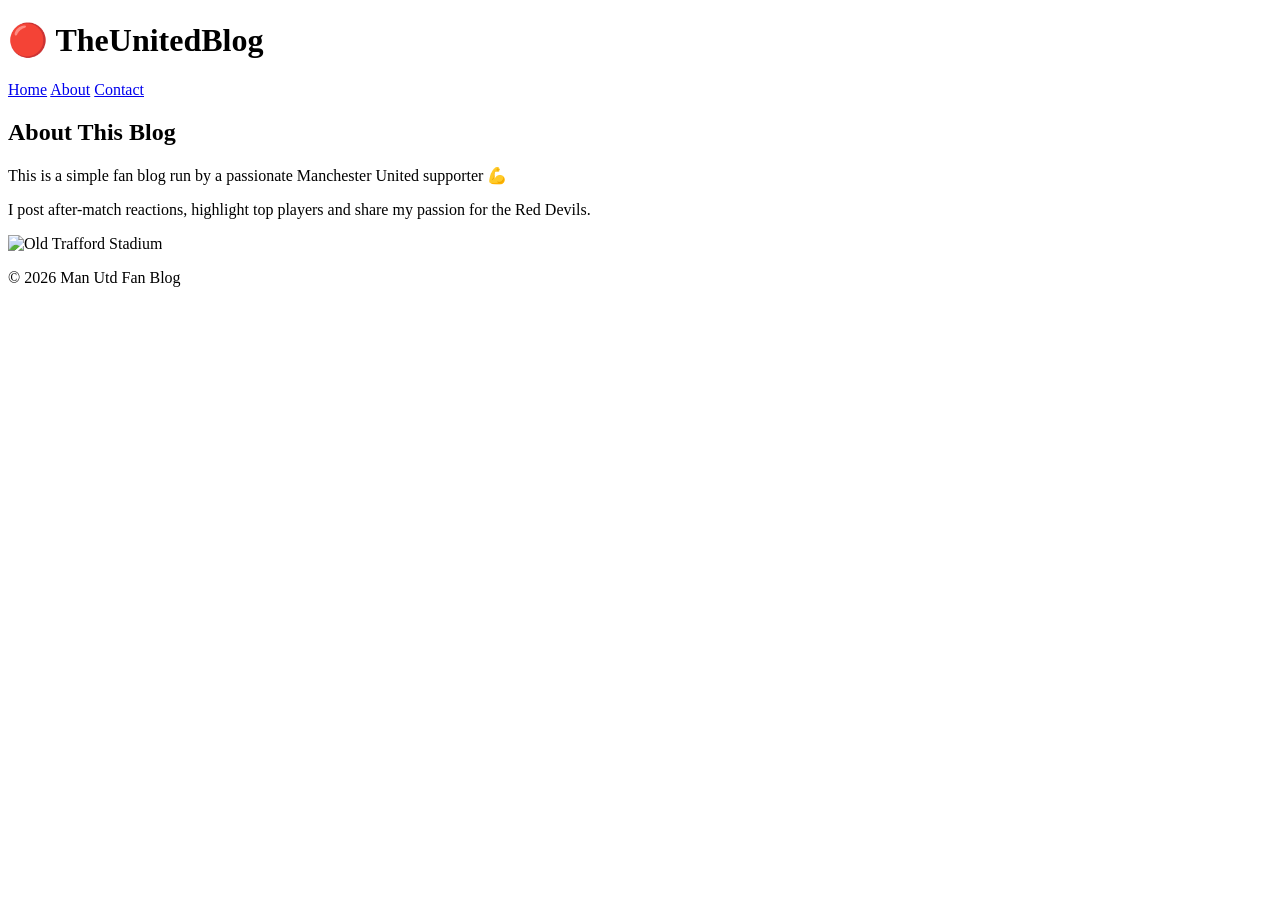
==== src/about.html @ 83bdfdba "First commit, Index and Player Rating  pages almost done" ====
<!DOCTYPE html>
<html lang="en">
<head>
    <meta charset="UTF-8" />
    <meta name="viewport" content="width=device-width, initial-scale=1.0"/>
    <title>About Us - Man Utd Blog</title>
    <link rel="stylesheet" href="css/style.css"/>
</head>
<body>
<header>
    <h1>🔴 TheUnitedBlog</h1>
    <nav>
        <a href="index.html">Home</a>
        <a href="about.html">About</a>
        <a href="contact.html">Contact</a>
    </nav>
</header>

<main>
    <h2>About This Blog</h2>
    <p>This is a simple fan blog run by a passionate Manchester United supporter 💪</p>
    <p>I post after-match reactions, highlight top players and share my passion for the Red Devils.</p>
    <img src="https://cdn.prod.website-files.com/5de5569063e17beb5353952b/5fa528a3c6811512d2baf88b_Premier-Lift-Group-Project-Man-United-hero.jpg" alt="Old Trafford Stadium" width="500"/>
</main>

<footer>
    <p>© 2026 Man Utd Fan Blog</p>
</footer>
</body>
</html>
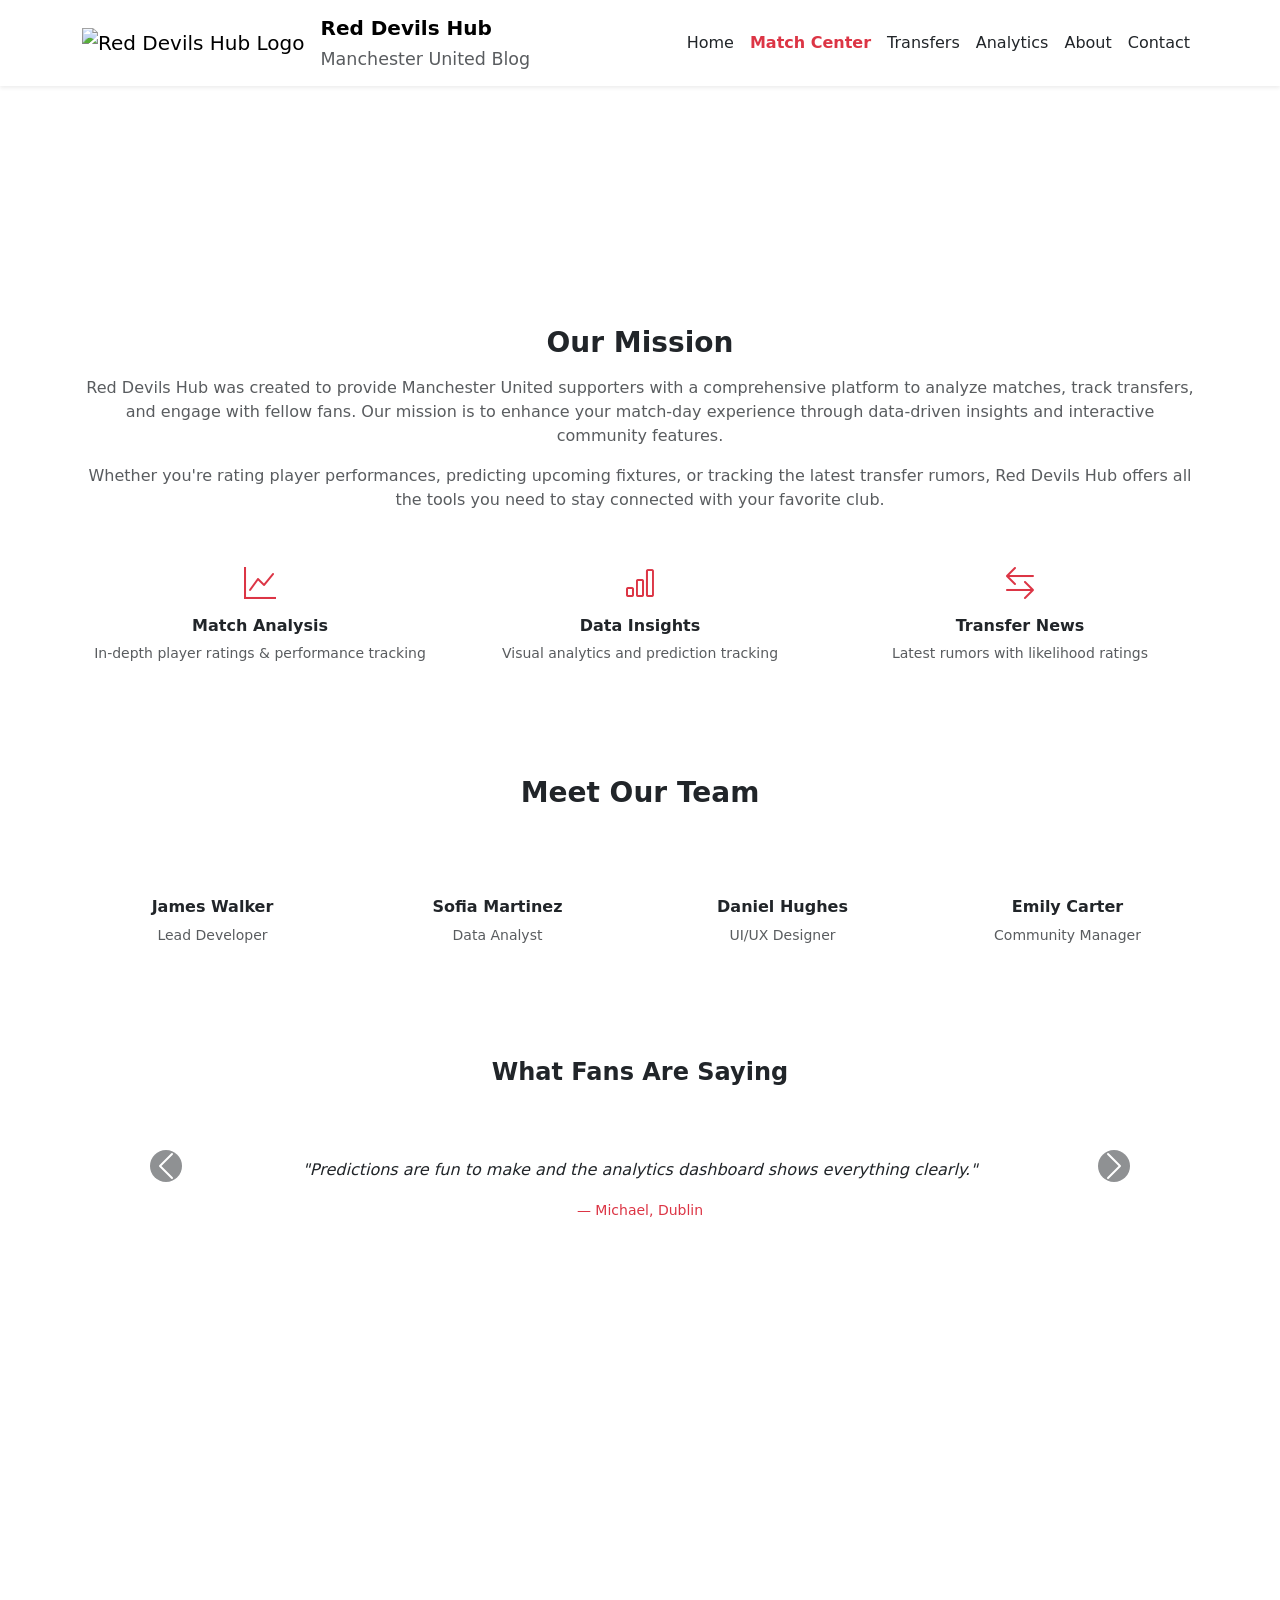
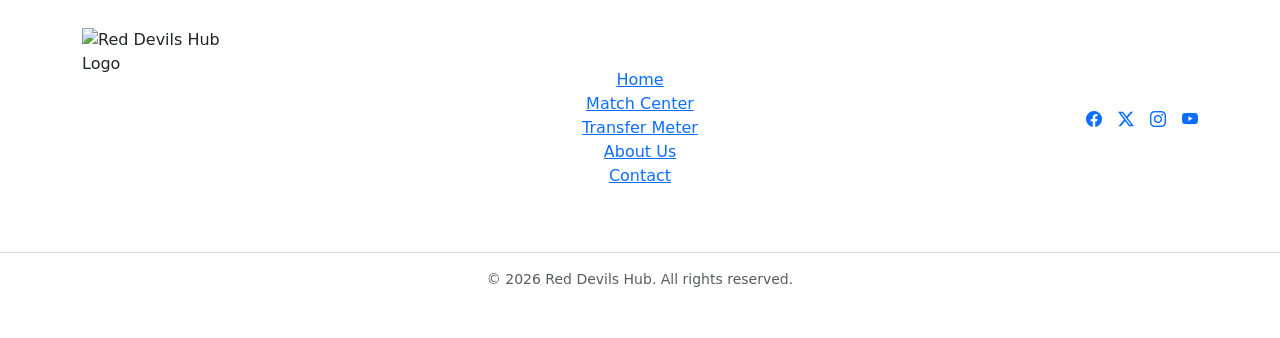
==== commit 35e7bac6: "Updated contact page - added user validation. And added the about page." ====
--- a/src/about.html
+++ b/src/about.html
@@ -1,30 +1,305 @@
 <!DOCTYPE html>
 <html lang="en">
 <head>
-    <meta charset="UTF-8" />
-    <meta name="viewport" content="width=device-width, initial-scale=1.0"/>
-    <title>About Us - Man Utd Blog</title>
-    <link rel="stylesheet" href="css/style.css"/>
+    <meta charset="UTF-8">
+    <title>About Us | Red Devils Hub</title>
+    <meta name="viewport" content="width=device-width, initial-scale=1">
+
+    <!-- Bootstrap -->
+    <link href="https://cdn.jsdelivr.net/npm/bootstrap@5.3.2/dist/css/bootstrap.min.css" rel="stylesheet">
+
+    <!-- Bootstrap Icons -->
+    <link href="https://cdn.jsdelivr.net/npm/bootstrap-icons@1.11.3/font/bootstrap-icons.min.css" rel="stylesheet">
+
+    <!-- Global Styles -->
+    <link rel="stylesheet" href="css/style.css">
+
+    <!-- About Page Styles -->
+    <link rel="stylesheet" href="css/about.css">
 </head>
+
 <body>
-<header>
-    <h1>🔴 TheUnitedBlog</h1>
-    <nav>
-        <a href="index.html">Home</a>
-        <a href="about.html">About</a>
-        <a href="contact.html">Contact</a>
-    </nav>
-</header>
-
-<main>
-    <h2>About This Blog</h2>
-    <p>This is a simple fan blog run by a passionate Manchester United supporter 💪</p>
-    <p>I post after-match reactions, highlight top players and share my passion for the Red Devils.</p>
-    <img src="https://cdn.prod.website-files.com/5de5569063e17beb5353952b/5fa528a3c6811512d2baf88b_Premier-Lift-Group-Project-Man-United-hero.jpg" alt="Old Trafford Stadium" width="500"/>
-</main>
-
-<footer>
-    <p>© 2026 Man Utd Fan Blog</p>
+
+<!-- ✅ Bootstrap Navbar -->
+<nav class="navbar navbar-expand-lg bg-white shadow-sm sticky-top">
+    <div class="container">
+        <a class="navbar-brand d-flex align-items-center" href="#">
+            <img src="assets/logo1.png"
+                 alt="Red Devils Hub Logo"
+                 class="header-logo me-3">
+            <div>
+                <strong>Red Devils Hub</strong><br>
+                <small class="text-muted">Manchester United Blog</small>
+            </div>
+        </a>
+
+        <button class="navbar-toggler" type="button" data-bs-toggle="collapse" data-bs-target="#navbarMenu">
+            <span class="navbar-toggler-icon"></span>
+        </button>
+
+        <div class="collapse navbar-collapse justify-content-end" id="navbarMenu">
+            <ul class="navbar-nav">
+                <li class="nav-item"><a class="nav-link text-dark" href="index.html">Home</a></li>
+                <li class="nav-item"><a class="nav-link active text-danger fw-bold" href="#">Match Center</a></li>
+                <li class="nav-item"><a class="nav-link text-dark" href="transfers.html">Transfers</a></li>
+                <li class="nav-item"><a class="nav-link text-dark" href="analytics.html">Analytics</a></li>
+                <li class="nav-item"><a class="nav-link text-dark" href="about.html">About</a></li>
+                <li class="nav-item"><a class="nav-link text-dark" href="contact.html">Contact</a></li>
+            </ul>
+        </div>
+    </div>
+</nav>
+
+
+<!-- ================= HERO ================= -->
+<section class="about-hero text-white text-center py-5">
+    <div class="container">
+        <h1 class="fw-bold">About Red Devils Hub</h1>
+        <p>Your comprehensive Manchester United analysis platform, built by fans for fans</p>
+    </div>
+</section>
+
+<!-- ================= ABOUT SECTION ================= -->
+<div class="container my-5">
+
+    <div class="about-box text-center mx-auto">
+        <h3 class="fw-bold mb-3">Our Mission</h3>
+        <p class="text-muted">
+            Red Devils Hub was created to provide Manchester United supporters with a comprehensive
+            platform to analyze matches, track transfers, and engage with fellow fans.
+            Our mission is to enhance your match-day experience through data-driven insights
+            and interactive community features.
+        </p>
+
+        <p class="text-muted">
+            Whether you're rating player performances, predicting upcoming fixtures,
+            or tracking the latest transfer rumors, Red Devils Hub offers
+            all the tools you need to stay connected with your favorite club.
+        </p>
+
+        <!-- Features Mini Cards -->
+        <div class="row mt-4 g-4 justify-content-center">
+
+            <div class="col-md-4">
+                <div class="mini-card">
+                    <i class="bi bi-graph-up fs-2 text-danger"></i>
+                    <h6 class="mt-2 fw-bold">Match Analysis</h6>
+                    <p class="small text-muted">In-depth player ratings & performance tracking</p>
+                </div>
+            </div>
+
+            <div class="col-md-4">
+                <div class="mini-card">
+                    <i class="bi bi-bar-chart fs-2 text-danger"></i>
+                    <h6 class="mt-2 fw-bold">Data Insights</h6>
+                    <p class="small text-muted">Visual analytics and prediction tracking</p>
+                </div>
+            </div>
+
+            <div class="col-md-4">
+                <div class="mini-card">
+                    <i class="bi bi-arrow-left-right fs-2 text-danger"></i>
+                    <h6 class="mt-2 fw-bold">Transfer News</h6>
+                    <p class="small text-muted">Latest rumors with likelihood ratings</p>
+                </div>
+            </div>
+
+        </div>
+    </div>
+
+</div>
+
+
+<!-- ================= TEAM SECTION ================= -->
+<section class="team-section py-5">
+    <div class="container">
+        <h3 class="text-center fw-bold mb-5">Meet Our Team</h3>
+
+        <div class="row g-4">
+
+            <!-- Member 1 -->
+            <div class="col-md-3">
+                <div class="team-card text-center">
+                    <img src="assets/team1.jpg" class="team-img" alt="">
+                    <h6 class="mt-3 fw-bold">James Walker</h6>
+                    <p class="text-muted small">Lead Developer</p>
+                </div>
+            </div>
+
+            <!-- Member 2 -->
+            <div class="col-md-3">
+                <div class="team-card text-center">
+                    <img src="assets/team2.jpg" class="team-img" alt="">
+                    <h6 class="mt-3 fw-bold">Sofia Martinez</h6>
+                    <p class="text-muted small">Data Analyst</p>
+                </div>
+            </div>
+
+            <!-- Member 3 -->
+            <div class="col-md-3">
+                <div class="team-card text-center">
+                    <img src="assets/team3.jpg" class="team-img" alt="">
+                    <h6 class="mt-3 fw-bold">Daniel Hughes</h6>
+                    <p class="text-muted small">UI/UX Designer</p>
+                </div>
+            </div>
+
+            <!-- Member 4 -->
+            <div class="col-md-3">
+                <div class="team-card text-center">
+                    <img src="assets/team4.jpg" class="team-img" alt="">
+                    <h6 class="mt-3 fw-bold">Emily Carter</h6>
+                    <p class="text-muted small">Community Manager</p>
+                </div>
+            </div>
+
+        </div>
+    </div>
+</section>
+
+
+<!-- ================= TESTIMONIAL CAROUSEL ================= -->
+<div class="container my-5">
+
+    <h4 class="text-center fw-bold mb-4">What Fans Are Saying</h4>
+
+    <div id="aboutCarousel" class="carousel slide about-carousel" data-bs-ride="carousel">
+
+        <div class="carousel-inner">
+
+            <div class="carousel-item active text-center">
+                <img src="assets/testimonial1.jpg" class="carousel-img" alt="">
+                <p class="mt-4 fst-italic">
+                    "Predictions are fun to make and the analytics dashboard shows everything clearly."
+                </p>
+                <span class="text-danger small">— Michael, Dublin</span>
+            </div>
+
+            <div class="carousel-item text-center">
+                <img src="assets/testimonial2.jpg" class="carousel-img" alt="">
+                <p class="mt-4 fst-italic">
+                    "The transfer meter makes rumors much more interesting!"
+                </p>
+                <span class="text-danger small">— Sarah, Manchester</span>
+            </div>
+
+            <div class="carousel-item text-center">
+                <img src="assets/testimonial3.jpg" class="carousel-img" alt="">
+                <p class="mt-4 fst-italic">
+                    "Best fan-made platform for Manchester United supporters."
+                </p>
+                <span class="text-danger small">— Alex, London</span>
+            </div>
+
+        </div>
+
+        <button class="carousel-control-prev" type="button" data-bs-target="#aboutCarousel" data-bs-slide="prev">
+            <span class="carousel-control-prev-icon bg-dark rounded-circle p-3"></span>
+        </button>
+
+        <button class="carousel-control-next" type="button" data-bs-target="#aboutCarousel" data-bs-slide="next">
+            <span class="carousel-control-next-icon bg-dark rounded-circle p-3"></span>
+        </button>
+
+    </div>
+
+</div>
+
+
+<!-- ================= PLATFORM FEATURES SECTION ================= -->
+<section class="features-section text-white text-center py-5">
+    <div class="container">
+        <h3 class="fw-bold mb-5">Platform Features</h3>
+
+        <div class="row g-4">
+
+            <div class="col-md-4">
+                <i class="bi bi-star-fill fs-1"></i>
+                <h6 class="mt-2">Player Ratings</h6>
+                <p class="small">Rate every player's performance from 1–10</p>
+            </div>
+
+            <div class="col-md-4">
+                <i class="bi bi-lightbulb fs-1"></i>
+                <h6 class="mt-2">Match Predictions</h6>
+                <p class="small">Predict upcoming fixtures and track accuracy</p>
+            </div>
+
+            <div class="col-md-4">
+                <i class="bi bi-graph-up-arrow fs-1"></i>
+                <h6 class="mt-2">Transfer Meter</h6>
+                <p class="small">Track transfer targets with likelihood ratings</p>
+            </div>
+
+        </div>
+    </div>
+</section>
+
+<!-- ================= FOOTER ================= -->
+<footer class="main-footer py-5">
+    <div class="container">
+        <div class="row">
+
+            <!-- LEFT COLUMN -->
+            <div class="col-md-4 mb-4 text-start">
+                <div class="d-flex align-items-center mb-3">
+                    <img src="assets/logo1.png"
+                         alt="Red Devils Hub Logo"
+                         class="footer-logo me-3">
+                    <h5 class="text-white fw-bold mb-0">Red Devils Hub</h5>
+                </div>
+
+                <p class="text-white mb-2">
+                    Your ultimate destination for Manchester United match ratings,
+                    transfer news, and predictions.
+                </p>
+            </div>
+
+            <!-- MIDDLE COLUMN (CENTERED) -->
+            <div class="col-md-4 mb-4 text-center">
+                <h5 class="text-white fw-bold mb-3">Quick Links</h5>
+                <ul class="list-unstyled">
+                    <li><a href="index.html" class="footer-link">Home</a></li>
+                    <li><a href="match.html" class="footer-link">Match Center</a></li>
+                    <li><a href="transfers.html" class="footer-link">Transfer Meter</a></li>
+                    <li><a href="about.html" class="footer-link">About Us</a></li>
+                    <li><a href="contact.html" class="footer-link">Contact</a></li>
+                </ul>
+            </div>
+
+            <!-- RIGHT COLUMN (RIGHT ALIGNED ON DESKTOP) -->
+            <div class="col-md-4 mb-4 text-md-end text-center">
+                <h5 class="text-white fw-bold mb-3">Connect With Us</h5>
+
+                <p class="text-white  mb-3">
+                    <i class="bi bi-envelope me-2"></i>
+                    info@reddevilshub.com
+                </p>
+
+                <div class="d-flex gap-3 mt-3 justify-content-md-end justify-content-center">
+                    <a href="#" class="social-icon"><i class="bi bi-facebook"></i></a>
+                    <a href="#" class="social-icon"><i class="bi bi-twitter-x"></i></a>
+                    <a href="#" class="social-icon"><i class="bi bi-instagram"></i></a>
+                    <a href="#" class="social-icon"><i class="bi bi-youtube"></i></a>
+                </div>
+            </div>
+
+        </div>
+
+    </div>
+
+    <hr class="border-secondary mt-4">
+
+    <div class="text-center text-muted small">
+        © 2026 Red Devils Hub. All rights reserved.
+    </div>
+
+    </div>
 </footer>
+
+
+<!-- Bootstrap JS -->
+<script src="https://cdn.jsdelivr.net/npm/bootstrap@5.3.2/dist/js/bootstrap.bundle.min.js"></script>
+
 </body>
 </html>
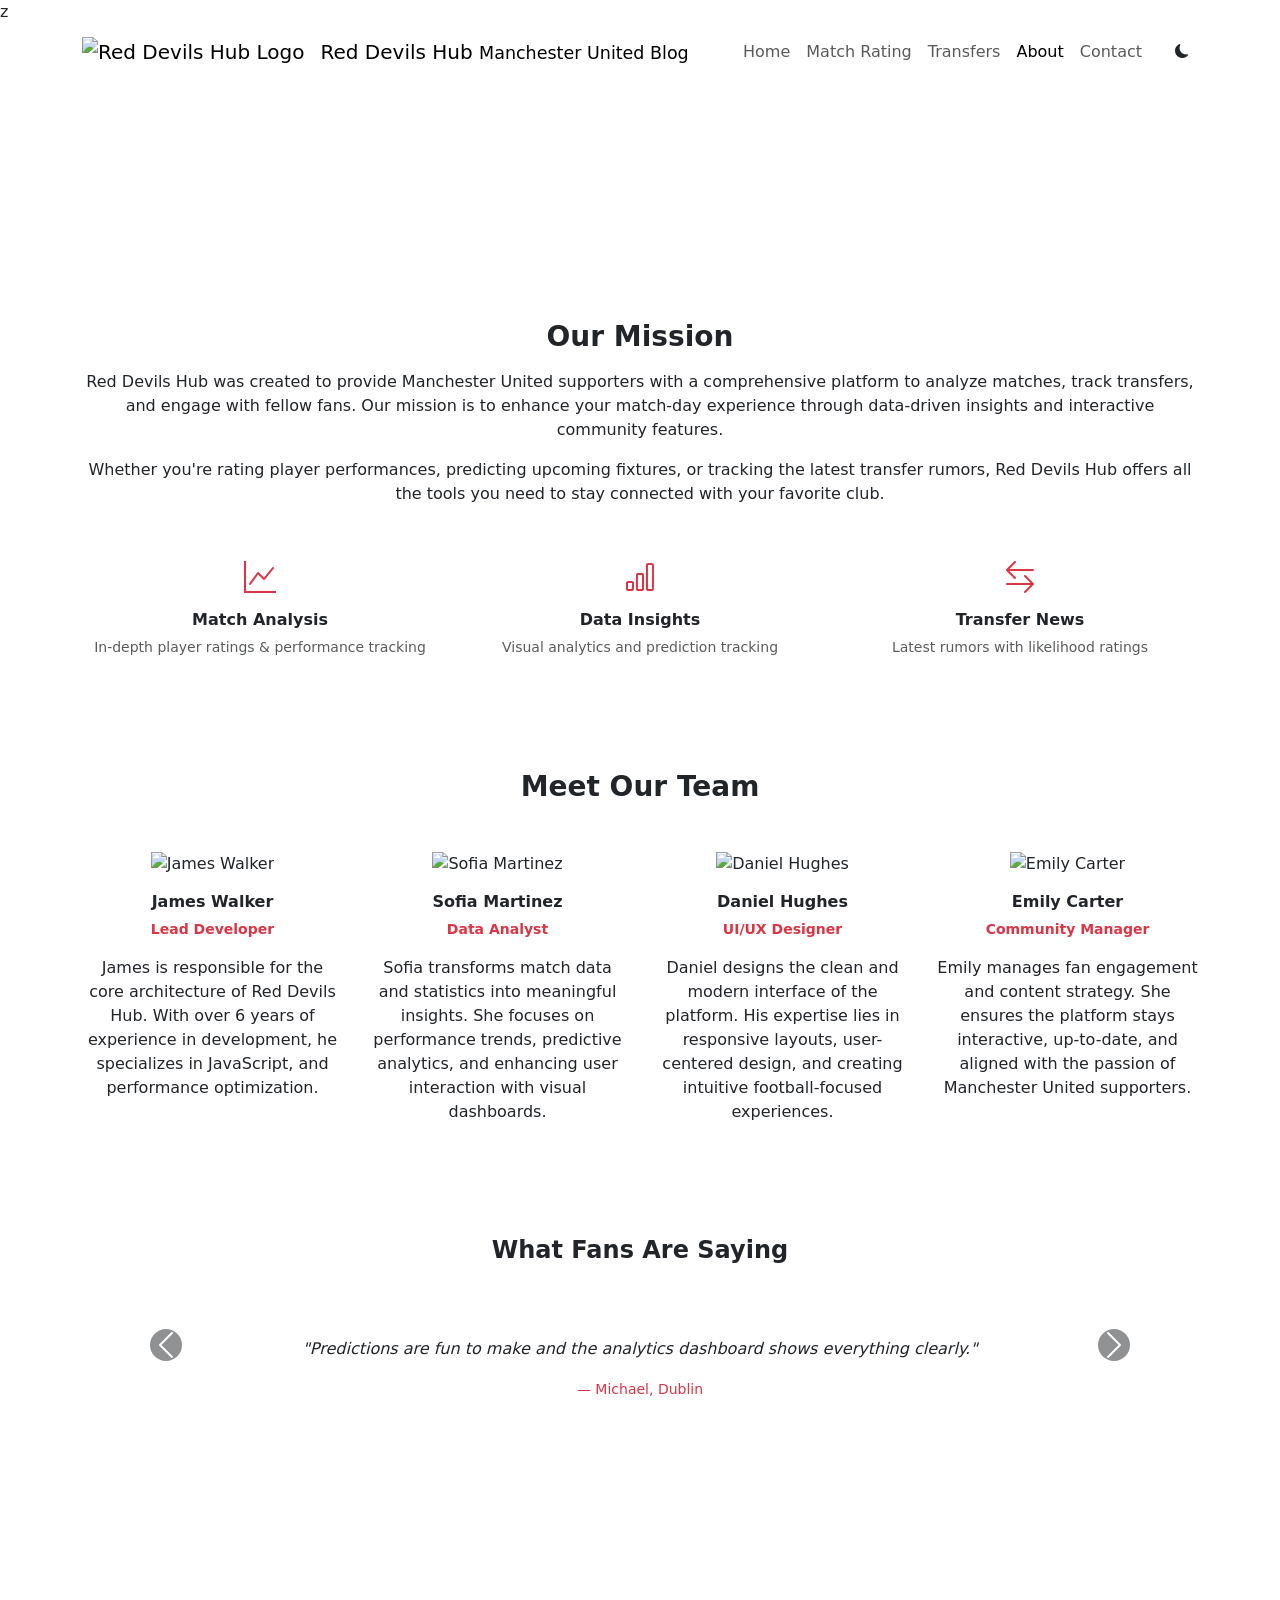
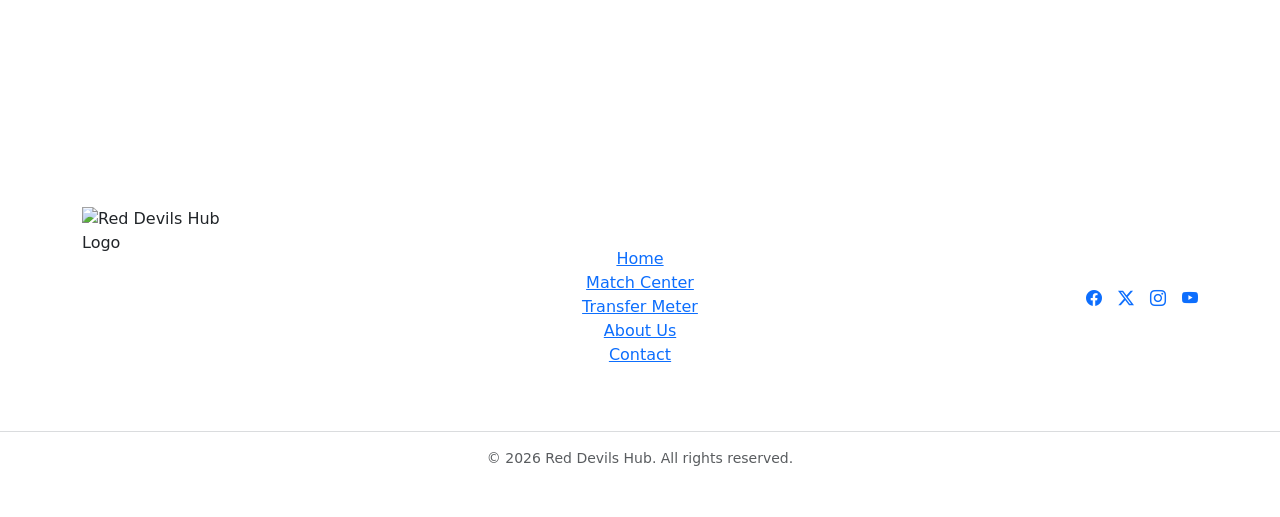
==== commit 765fe216: "Implmented new dark mode; introduced local storage in tranfers  page  in orderd  for  table changes " ====
--- a/src/about.html
+++ b/src/about.html
@@ -15,36 +15,56 @@
     <link rel="stylesheet" href="css/style.css">
 
     <!-- About Page Styles -->
+    <script src="js/darkmode.js"></script>z
     <link rel="stylesheet" href="css/about.css">
 </head>
 
 <body>
 
 <!-- ✅ Bootstrap Navbar -->
-<nav class="navbar navbar-expand-lg bg-white shadow-sm sticky-top">
-    <div class="container">
-        <a class="navbar-brand d-flex align-items-center" href="#">
+<nav class="navbar navbar-expand-lg custom-navbar sticky-top">
+    <div class="container">
+
+        <!-- Brand -->
+        <a class="navbar-brand d-flex align-items-center" href="index.html">
             <img src="assets/logo1.png"
                  alt="Red Devils Hub Logo"
                  class="header-logo me-3">
-            <div>
-                <strong>Red Devils Hub</strong><br>
-                <small class="text-muted">Manchester United Blog</small>
+
+            <div class="brand-text">
+                <span class="brand-title">Red Devils Hub</span>
+                <small class="brand-subtitle">Manchester United Blog</small>
             </div>
         </a>
 
+        <!-- Mobile Toggle -->
         <button class="navbar-toggler" type="button" data-bs-toggle="collapse" data-bs-target="#navbarMenu">
             <span class="navbar-toggler-icon"></span>
         </button>
 
+        <!-- Nav Links -->
         <div class="collapse navbar-collapse justify-content-end" id="navbarMenu">
-            <ul class="navbar-nav">
-                <li class="nav-item"><a class="nav-link text-dark" href="index.html">Home</a></li>
-                <li class="nav-item"><a class="nav-link active text-danger fw-bold" href="#">Match Center</a></li>
-                <li class="nav-item"><a class="nav-link text-dark" href="transfers.html">Transfers</a></li>
-                <li class="nav-item"><a class="nav-link text-dark" href="analytics.html">Analytics</a></li>
-                <li class="nav-item"><a class="nav-link text-dark" href="about.html">About</a></li>
-                <li class="nav-item"><a class="nav-link text-dark" href="contact.html">Contact</a></li>
+            <ul class="navbar-nav align-items-lg-center">
+                <li class="nav-item">
+                    <a class="nav-link" href="index.html">Home</a>
+                </li>
+                <li class="nav-item">
+                    <a class="nav-link" href="match.html">Match Rating</a>
+                </li>
+                <li class="nav-item">
+                    <a class="nav-link" href="transfers.html">Transfers</a>
+                </li>
+                <li class="nav-item">
+                    <a class="nav-link active" href="#">About</a>
+                </li>
+                <li class="nav-item">
+                    <a class="nav-link" href="contact.html">Contact</a>
+                </li>
+                <li class="nav-item ms-lg-3">
+                    <button id="darkModeToggle" class="btn btn-sm dark-toggle-btn">
+                        <i class="bi bi-moon-fill"></i>
+                    </button>
+                </li>
             </ul>
         </div>
     </div>
@@ -64,14 +84,14 @@
 
     <div class="about-box text-center mx-auto">
         <h3 class="fw-bold mb-3">Our Mission</h3>
-        <p class="text-muted">
+        <p class= >
             Red Devils Hub was created to provide Manchester United supporters with a comprehensive
             platform to analyze matches, track transfers, and engage with fellow fans.
             Our mission is to enhance your match-day experience through data-driven insights
             and interactive community features.
         </p>
 
-        <p class="text-muted">
+        <p class=>
             Whether you're rating player performances, predicting upcoming fixtures,
             or tracking the latest transfer rumors, Red Devils Hub offers
             all the tools you need to stay connected with your favorite club.
@@ -120,36 +140,56 @@
             <!-- Member 1 -->
             <div class="col-md-3">
                 <div class="team-card text-center">
-                    <img src="assets/team1.jpg" class="team-img" alt="">
+                    <img src="assets/james1.jpg" class="team-img" alt="James Walker">
                     <h6 class="mt-3 fw-bold">James Walker</h6>
-                    <p class="text-muted small">Lead Developer</p>
+                    <p class="text-danger small fw-semibold">Lead Developer</p>
+                    <p class="team-description">
+                        James is responsible for the core architecture of Red Devils Hub.
+                        With over 6 years of experience in development, he specializes
+                        in JavaScript, and performance optimization.
+                    </p>
                 </div>
             </div>
 
             <!-- Member 2 -->
             <div class="col-md-3">
                 <div class="team-card text-center">
-                    <img src="assets/team2.jpg" class="team-img" alt="">
+                    <img src="assets/sofia1.jpg" class="team-img" alt="Sofia Martinez">
                     <h6 class="mt-3 fw-bold">Sofia Martinez</h6>
-                    <p class="text-muted small">Data Analyst</p>
+                    <p class="text-danger small fw-semibold">Data Analyst</p>
+                    <p class="team-description">
+                        Sofia transforms match data and statistics into meaningful insights.
+                        She focuses on performance trends, predictive analytics,
+                        and enhancing user interaction with visual dashboards.
+                    </p>
                 </div>
             </div>
 
             <!-- Member 3 -->
             <div class="col-md-3">
                 <div class="team-card text-center">
-                    <img src="assets/team3.jpg" class="team-img" alt="">
+                    <img src="assets/daniel1.jpg" class="team-img" alt="Daniel Hughes">
                     <h6 class="mt-3 fw-bold">Daniel Hughes</h6>
-                    <p class="text-muted small">UI/UX Designer</p>
+                    <p class="text-danger small fw-semibold">UI/UX Designer</p>
+                    <p class="team-description">
+                        Daniel designs the clean and modern interface of the platform.
+                        His expertise lies in responsive layouts, user-centered design,
+                        and creating intuitive football-focused experiences.
+                    </p>
                 </div>
             </div>
 
             <!-- Member 4 -->
             <div class="col-md-3">
                 <div class="team-card text-center">
-                    <img src="assets/team4.jpg" class="team-img" alt="">
+                    <img src="assets/emily1.jpg" class="team-img" alt="Emily Carter">
                     <h6 class="mt-3 fw-bold">Emily Carter</h6>
-                    <p class="text-muted small">Community Manager</p>
+                    <p class="text-danger small fw-semibold">Community Manager</p>
+                    <p class="team-description">
+                        Emily manages fan engagement and content strategy.
+                        She ensures the platform stays interactive, up-to-date,
+                        and aligned with the passion of Manchester United supporters.
+                    </p>
                 </div>
             </div>
 
@@ -168,7 +208,7 @@
         <div class="carousel-inner">
 
             <div class="carousel-item active text-center">
-                <img src="assets/testimonial1.jpg" class="carousel-img" alt="">
+                <img src="assets/fan1.png" class="carousel-img" alt="">
                 <p class="mt-4 fst-italic">
                     "Predictions are fun to make and the analytics dashboard shows everything clearly."
                 </p>
@@ -176,7 +216,7 @@
             </div>
 
             <div class="carousel-item text-center">
-                <img src="assets/testimonial2.jpg" class="carousel-img" alt="">
+                <img src="assets/fan2.png" class="carousel-img" alt="">
                 <p class="mt-4 fst-italic">
                     "The transfer meter makes rumors much more interesting!"
                 </p>
@@ -184,7 +224,7 @@
             </div>
 
             <div class="carousel-item text-center">
-                <img src="assets/testimonial3.jpg" class="carousel-img" alt="">
+                <img src="assets/fan3.png" class="carousel-img" alt="">
                 <p class="mt-4 fst-italic">
                     "Best fan-made platform for Manchester United supporters."
                 </p>
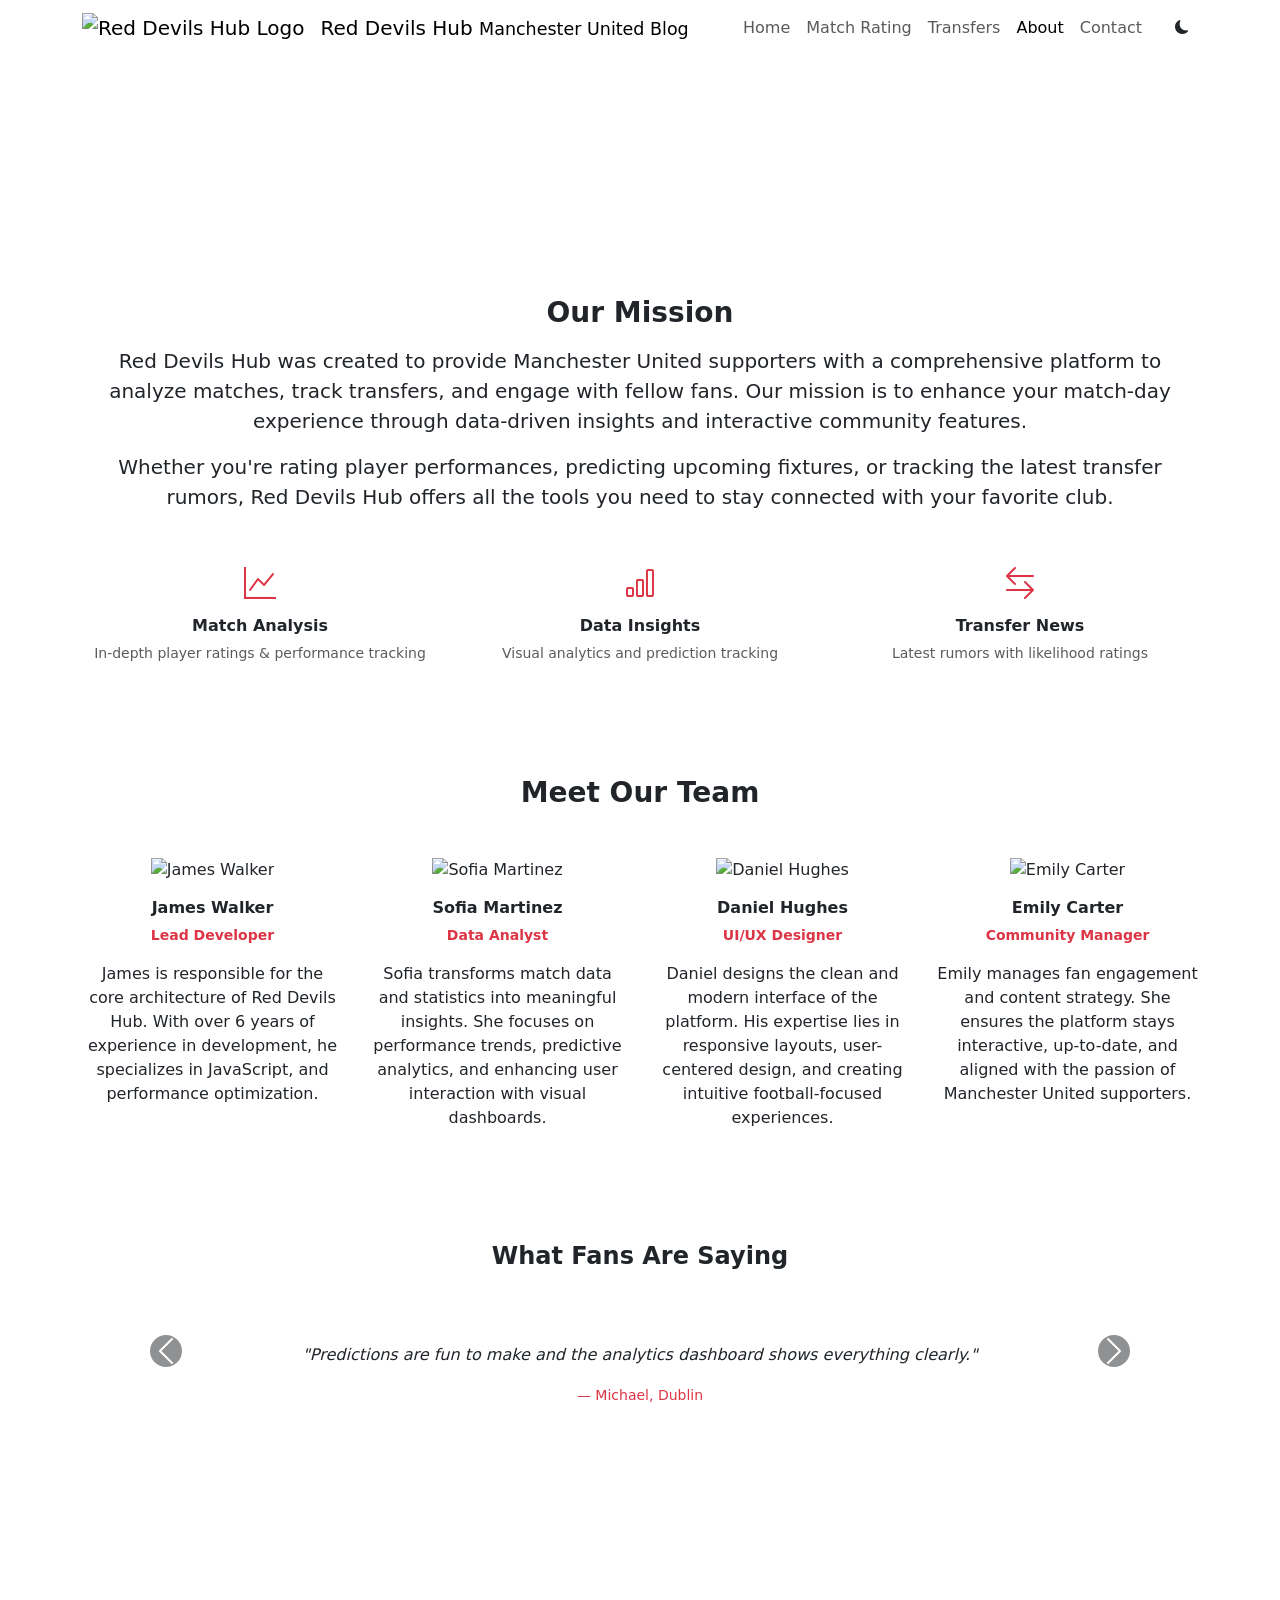
==== commit 01256d4c: "New improved dark mode with; added seperate  footer html  and JS so there is no repetition in the co" ====
--- a/src/about.html
+++ b/src/about.html
@@ -11,21 +11,23 @@
     <!-- Bootstrap Icons -->
     <link href="https://cdn.jsdelivr.net/npm/bootstrap-icons@1.11.3/font/bootstrap-icons.min.css" rel="stylesheet">
 
-    <!-- Global Styles -->
-    <link rel="stylesheet" href="css/style.css">
+    <!-- Bootstrap JS -->
+    <script src="https://cdn.jsdelivr.net/npm/bootstrap@5.3.2/dist/js/bootstrap.bundle.min.js" defer></script>
 
     <!-- About Page Styles -->
-    <script src="js/darkmode.js"></script>z
+    <script src="js/darkmode.js" defer></script>
     <link rel="stylesheet" href="css/about.css">
+
+    <script src="js/footer.js" defer></script>
 </head>
 
 <body>
 
-<!-- ✅ Bootstrap Navbar -->
+<!-- Navbar - Modified both for  Computer  and Phone screen  -->
 <nav class="navbar navbar-expand-lg custom-navbar sticky-top">
     <div class="container">
 
-        <!-- Brand -->
+        <!-- Logo -->
         <a class="navbar-brand d-flex align-items-center" href="index.html">
             <img src="assets/logo1.png"
                  alt="Red Devils Hub Logo"
@@ -37,12 +39,12 @@
             </div>
         </a>
 
-        <!-- Mobile Toggle -->
+        <!-- Mobile toggle for burger navbar  -->
         <button class="navbar-toggler" type="button" data-bs-toggle="collapse" data-bs-target="#navbarMenu">
             <span class="navbar-toggler-icon"></span>
         </button>
 
-        <!-- Nav Links -->
+        <!--  Links -->
         <div class="collapse navbar-collapse justify-content-end" id="navbarMenu">
             <ul class="navbar-nav align-items-lg-center">
                 <li class="nav-item">
@@ -71,7 +73,7 @@
 </nav>
 
 
-<!-- ================= HERO ================= -->
+<!-- HERO section image-->
 <section class="about-hero text-white text-center py-5">
     <div class="container">
         <h1 class="fw-bold">About Red Devils Hub</h1>
@@ -79,19 +81,19 @@
     </div>
 </section>
 
-<!-- ================= ABOUT SECTION ================= -->
+<!-- HERO about us text &  button-->
 <div class="container my-5">
 
     <div class="about-box text-center mx-auto">
         <h3 class="fw-bold mb-3">Our Mission</h3>
-        <p class= >
+        <p  class="lead">
             Red Devils Hub was created to provide Manchester United supporters with a comprehensive
             platform to analyze matches, track transfers, and engage with fellow fans.
             Our mission is to enhance your match-day experience through data-driven insights
             and interactive community features.
         </p>
 
-        <p class=>
+        <p class= "lead">
             Whether you're rating player performances, predicting upcoming fixtures,
             or tracking the latest transfer rumors, Red Devils Hub offers
             all the tools you need to stay connected with your favorite club.
@@ -130,14 +132,14 @@
 </div>
 
 
-<!-- ================= TEAM SECTION ================= -->
+<!-- Team Member Cards Section -->
 <section class="team-section py-5">
     <div class="container">
         <h3 class="text-center fw-bold mb-5">Meet Our Team</h3>
 
         <div class="row g-4">
 
-            <!-- Member 1 -->
+            <!-- Card 1 -->
             <div class="col-md-3">
                 <div class="team-card text-center">
                     <img src="assets/james1.jpg" class="team-img" alt="James Walker">
@@ -151,7 +153,7 @@
                 </div>
             </div>
 
-            <!-- Member 2 -->
+            <!-- Card 2 -->
             <div class="col-md-3">
                 <div class="team-card text-center">
                     <img src="assets/sofia1.jpg" class="team-img" alt="Sofia Martinez">
@@ -165,7 +167,7 @@
                 </div>
             </div>
 
-            <!-- Member 3 -->
+            <!-- Card  3 -->
             <div class="col-md-3">
                 <div class="team-card text-center">
                     <img src="assets/daniel1.jpg" class="team-img" alt="Daniel Hughes">
@@ -179,7 +181,7 @@
                 </div>
             </div>
 
-            <!-- Member 4 -->
+            <!-- Card  4 -->
             <div class="col-md-3">
                 <div class="team-card text-center">
                     <img src="assets/emily1.jpg" class="team-img" alt="Emily Carter">
@@ -198,7 +200,7 @@
 </section>
 
 
-<!-- ================= TESTIMONIAL CAROUSEL ================= -->
+<!-- Testimonial Carousel -->
 <div class="container my-5">
 
     <h4 class="text-center fw-bold mb-4">What Fans Are Saying</h4>
@@ -207,6 +209,7 @@
 
         <div class="carousel-inner">
 
+            <!-- Slide  1 -->
             <div class="carousel-item active text-center">
                 <img src="assets/fan1.png" class="carousel-img" alt="">
                 <p class="mt-4 fst-italic">
@@ -215,6 +218,7 @@
                 <span class="text-danger small">— Michael, Dublin</span>
             </div>
 
+            <!-- Slide  2 -->
             <div class="carousel-item text-center">
                 <img src="assets/fan2.png" class="carousel-img" alt="">
                 <p class="mt-4 fst-italic">
@@ -223,6 +227,7 @@
                 <span class="text-danger small">— Sarah, Manchester</span>
             </div>
 
+            <!-- Slide 3 -->
             <div class="carousel-item text-center">
                 <img src="assets/fan3.png" class="carousel-img" alt="">
                 <p class="mt-4 fst-italic">
@@ -233,6 +238,8 @@
 
         </div>
 
+
+        <!-- Carousel Arrows for  moving through the  slides -->
         <button class="carousel-control-prev" type="button" data-bs-target="#aboutCarousel" data-bs-slide="prev">
             <span class="carousel-control-prev-icon bg-dark rounded-circle p-3"></span>
         </button>
@@ -246,7 +253,7 @@
 </div>
 
 
-<!-- ================= PLATFORM FEATURES SECTION ================= -->
+<!-- Platform features  -->
 <section class="features-section text-white text-center py-5">
     <div class="container">
         <h3 class="fw-bold mb-5">Platform Features</h3>
@@ -275,71 +282,7 @@
     </div>
 </section>
 
-<!-- ================= FOOTER ================= -->
-<footer class="main-footer py-5">
-    <div class="container">
-        <div class="row">
-
-            <!-- LEFT COLUMN -->
-            <div class="col-md-4 mb-4 text-start">
-                <div class="d-flex align-items-center mb-3">
-                    <img src="assets/logo1.png"
-                         alt="Red Devils Hub Logo"
-                         class="footer-logo me-3">
-                    <h5 class="text-white fw-bold mb-0">Red Devils Hub</h5>
-                </div>
-
-                <p class="text-white mb-2">
-                    Your ultimate destination for Manchester United match ratings,
-                    transfer news, and predictions.
-                </p>
-            </div>
-
-            <!-- MIDDLE COLUMN (CENTERED) -->
-            <div class="col-md-4 mb-4 text-center">
-                <h5 class="text-white fw-bold mb-3">Quick Links</h5>
-                <ul class="list-unstyled">
-                    <li><a href="index.html" class="footer-link">Home</a></li>
-                    <li><a href="match.html" class="footer-link">Match Center</a></li>
-                    <li><a href="transfers.html" class="footer-link">Transfer Meter</a></li>
-                    <li><a href="about.html" class="footer-link">About Us</a></li>
-                    <li><a href="contact.html" class="footer-link">Contact</a></li>
-                </ul>
-            </div>
-
-            <!-- RIGHT COLUMN (RIGHT ALIGNED ON DESKTOP) -->
-            <div class="col-md-4 mb-4 text-md-end text-center">
-                <h5 class="text-white fw-bold mb-3">Connect With Us</h5>
-
-                <p class="text-white  mb-3">
-                    <i class="bi bi-envelope me-2"></i>
-                    info@reddevilshub.com
-                </p>
-
-                <div class="d-flex gap-3 mt-3 justify-content-md-end justify-content-center">
-                    <a href="#" class="social-icon"><i class="bi bi-facebook"></i></a>
-                    <a href="#" class="social-icon"><i class="bi bi-twitter-x"></i></a>
-                    <a href="#" class="social-icon"><i class="bi bi-instagram"></i></a>
-                    <a href="#" class="social-icon"><i class="bi bi-youtube"></i></a>
-                </div>
-            </div>
-
-        </div>
-
-    </div>
-
-    <hr class="border-secondary mt-4">
-
-    <div class="text-center text-muted small">
-        © 2026 Red Devils Hub. All rights reserved.
-    </div>
-
-    </div>
-</footer>
-
-
-<!-- Bootstrap JS -->
-<script src="https://cdn.jsdelivr.net/npm/bootstrap@5.3.2/dist/js/bootstrap.bundle.min.js"></script>
+<div id="footer"></div>
 
 </body>
 </html>
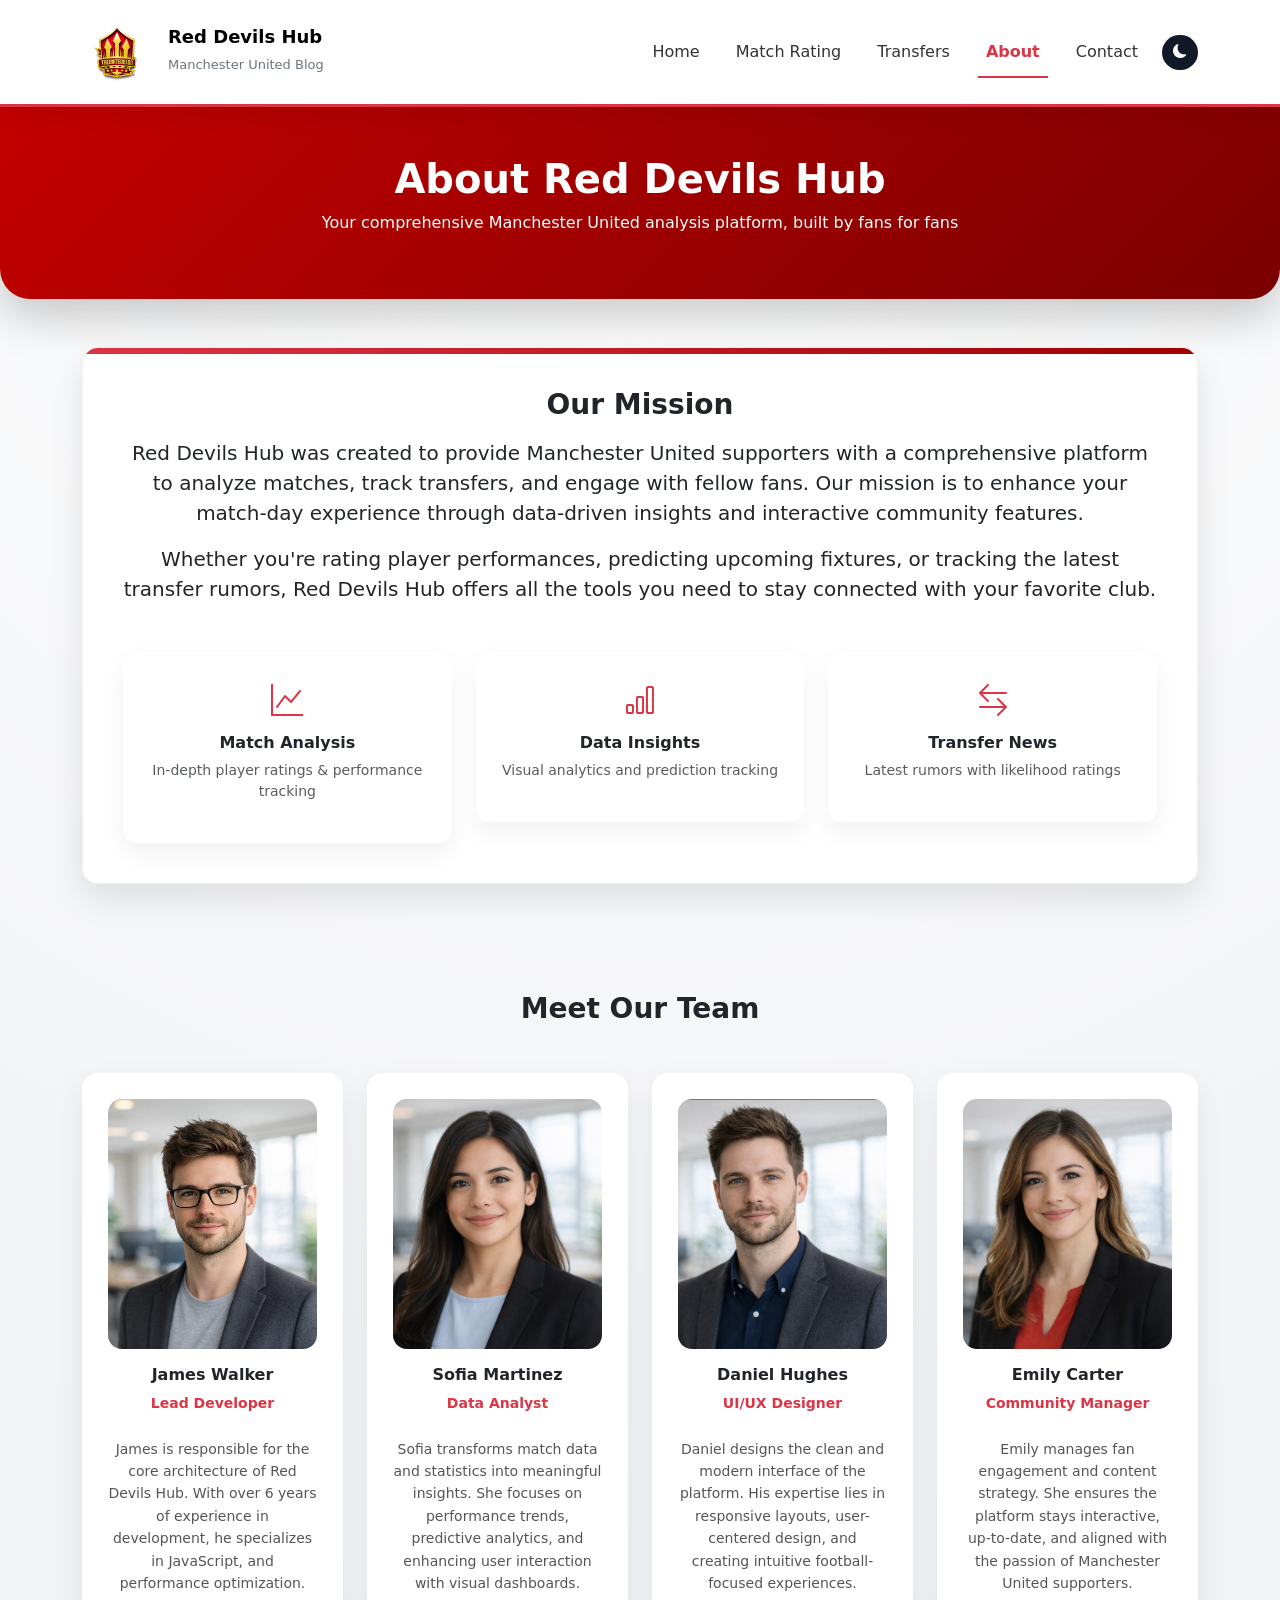
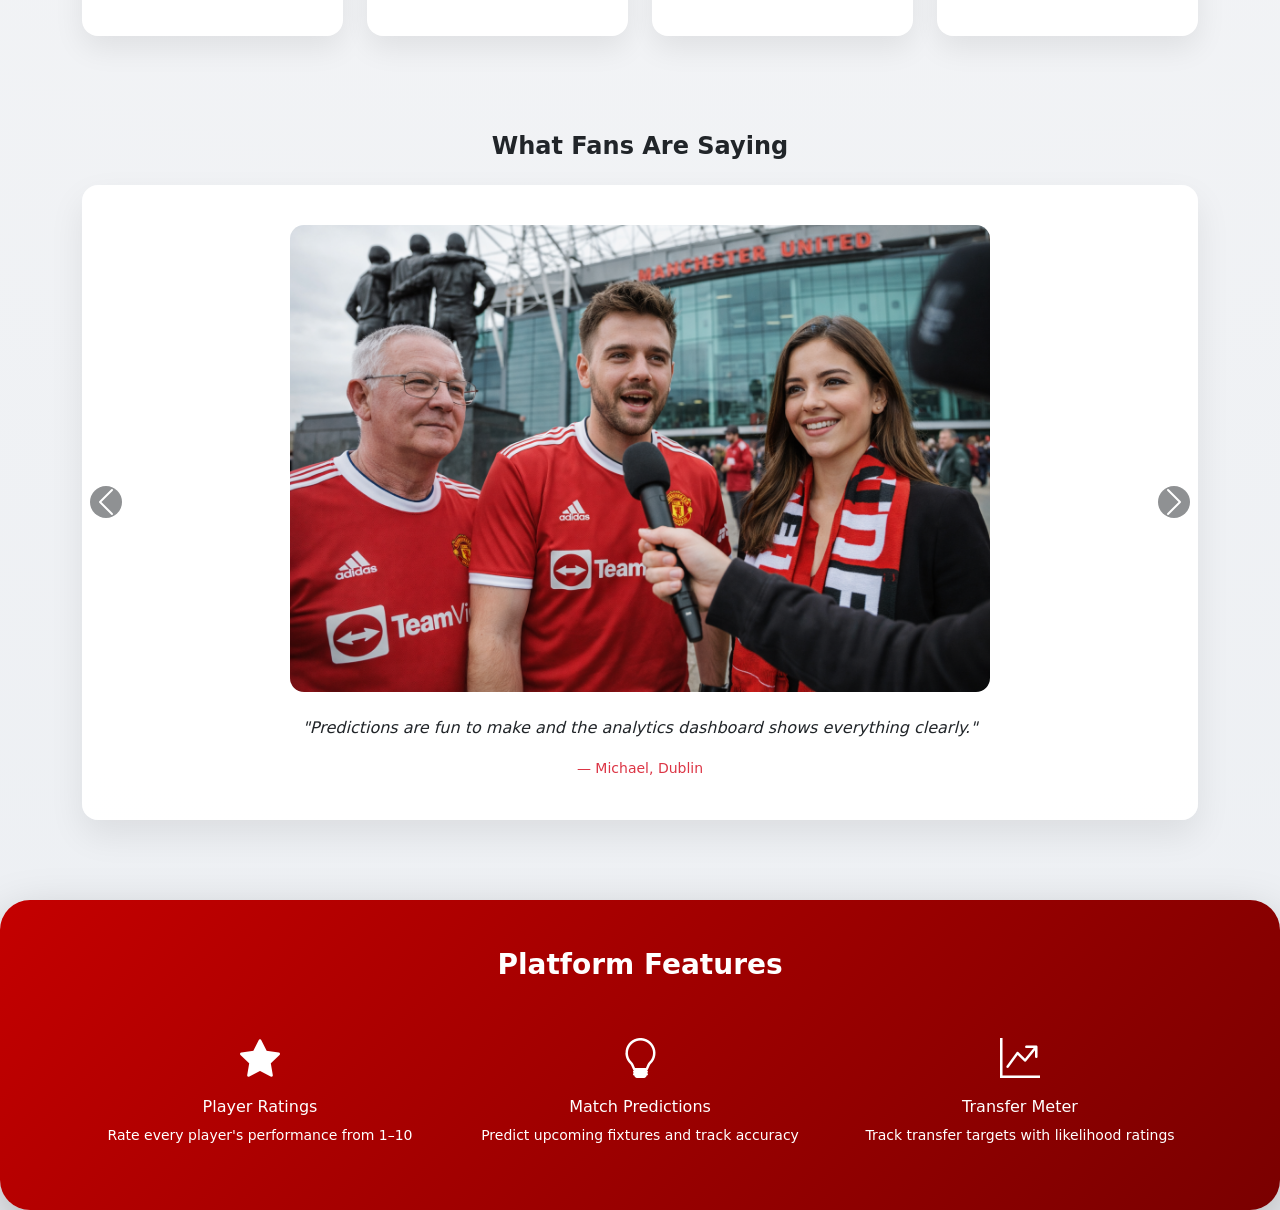
==== commit 9dd5bc7e: "Updated project structure; added more detsiled comment  to JS files." ====
--- a/src/about.html
+++ b/src/about.html
@@ -23,7 +23,7 @@
 
 <body>
 
-<!-- Navbar - Modified both for  Computer  and Phone screen  -->
+<!--Header that consists of  logo, navbar, dark mode  -->
 <nav class="navbar navbar-expand-lg custom-navbar sticky-top">
     <div class="container">
 
--- a/src/css/about.css
+++ b/src/css/about.css
@@ -0,0 +1,413 @@
+/* ================= NAVBAR UPGRADE ================= */
+
+.custom-navbar {
+  background: rgba(255, 255, 255, 0.95);
+  backdrop-filter: blur(8px);
+  box-shadow: 0 8px 25px rgba(0,0,0,0.08);
+  padding-top: 12px;
+  padding-bottom: 12px;
+  border-bottom: 3px solid #dc3545;
+}
+
+/* Logo */
+.header-logo {
+  width: 70x;
+  height: 70px;
+  object-fit: contain;
+  border-radius: 50%;
+  transition: transform 0.3s ease;
+}
+
+.header-logo:hover {
+  transform: rotate(-5deg) scale(1.05);
+}
+
+/* Brand Text */
+.brand-title {
+  font-weight: 700;
+  font-size: 18px;
+  display: block;
+  line-height: 1.1;
+}
+
+.brand-subtitle {
+  font-size: 13px;
+  color: #6c757d;
+}
+
+/* Nav Links */
+.navbar-nav .nav-link {
+  position: relative;
+  margin-left: 20px;
+  font-weight: 500;
+  color: #333;
+  transition: color 0.2s ease;
+}
+
+/* Hover underline animation */
+.navbar-nav .nav-link::after {
+  content: "";
+  position: absolute;
+  left: 0;
+  bottom: -6px;
+  width: 0%;
+  height: 2px;
+  background: #dc3545;
+  transition: width 0.3s ease;
+}
+
+.navbar-nav .nav-link:hover {
+  color: #dc3545;
+}
+
+.navbar-nav .nav-link:hover::after {
+  width: 100%;
+}
+
+/* Active link styling */
+.navbar-nav .nav-link.active {
+  color: #dc3545;
+  font-weight: 600;
+}
+
+.navbar-nav .nav-link.active::after {
+  width: 100%;
+}
+
+
+
+/* =========================================================
+   GLOBAL BACKGROUND (Consistent With Site)
+========================================================= */
+body {
+  background: radial-gradient(circle at top, #ffffff 0%, #f3f4f6 45%, #eceff3 100%);
+}
+
+body::before {
+  content: "";
+  position: fixed;
+  inset: 0;
+  pointer-events: none;
+  background-image: radial-gradient(rgba(220,53,69,0.08) 1px, transparent 1px);
+  background-size: 22px 22px;
+  opacity: 0.12;
+  z-index: -1;
+}
+
+
+/* =========================================================
+   HERO SECTION (About Specific)
+========================================================= */
+.about-hero {
+  background: linear-gradient(135deg, #c40000, #7a0000);
+  box-shadow: 0 18px 45px rgba(0,0,0,0.2);
+  border-bottom-left-radius: 30px;
+  border-bottom-right-radius: 30px;
+}
+
+/* =========================================================
+   SECTION BOX (Premium Consistency)
+========================================================= */
+.section-box,
+.about-box {
+  background: rgba(255, 255, 255, 0.92);
+  border-radius: 16px;
+  padding: 40px;
+  box-shadow: 0 14px 35px rgba(0, 0, 0, 0.10);
+  border: 1px solid rgba(0, 0, 0, 0.05);
+  margin-bottom: 60px;
+  position: relative;
+  overflow: hidden;
+  transition: transform 180ms ease, box-shadow 180ms ease;
+}
+
+.section-box::before,
+.about-box::before {
+  content: "";
+  position: absolute;
+  top: 0;
+  left: 0;
+  height: 6px;
+  width: 100%;
+  background: linear-gradient(90deg, #dc3545, #a00000);
+}
+
+.section-box:hover,
+.about-box:hover {
+  transform: translateY(-4px);
+  box-shadow: 0 18px 42px rgba(0, 0, 0, 0.14);
+}
+
+/* =========================================================
+   MINI FEATURE CARDS
+========================================================= */
+.mini-card {
+  background: white;
+  border-radius: 14px;
+  padding: 25px;
+  box-shadow: 0 10px 25px rgba(0,0,0,0.06);
+  transition: 0.3s;
+}
+
+.mini-card:hover {
+  transform: translateY(-6px);
+  box-shadow: 0 16px 35px rgba(0,0,0,0.12);
+}
+
+/* =========================================================
+   TEAM SECTION
+========================================================= */
+
+.team-section {
+  background: transparent;
+}
+
+.team-card {
+  background: white;
+  padding: 25px;
+  border-radius: 16px;
+  border: 1px solid transparent; /* prevents layout shift */
+  box-shadow: 0 12px 30px rgba(0,0,0,0.08);
+  transition: transform 0.3s ease, box-shadow 0.3s ease;
+  height: 100%;                /* equal height fix */
+  display: flex;
+  flex-direction: column;
+}
+
+.team-card:hover {
+  transform: translateY(-6px);
+  box-shadow: 0 18px 40px rgba(0,0,0,0.15);
+}
+
+.team-img {
+  width: 100%;
+  height: 250px;
+  object-fit: cover;
+  border-radius: 14px;
+}
+
+.team-description {
+  font-size: 14px;
+  color: #555;
+  margin-top: 8px;
+  line-height: 1.6;
+  flex-grow: 1; /* keeps cards aligned */
+}
+
+/* =========================================================
+   CAROUSEL SECTION
+========================================================= */
+.about-carousel {
+  background: rgba(255,255,255,0.95);
+  border-radius: 16px;
+  padding: 40px;
+  box-shadow: 0 15px 35px rgba(0,0,0,0.08);
+}
+
+.carousel-img {
+  width: 700px;
+  max-height: 700px;
+  object-fit: cover;
+  border-radius: 14px;
+}
+
+/* Improve arrow spacing */
+.carousel-control-prev {
+  left: -60px;
+}
+
+.carousel-control-next {
+  right: -60px;
+}
+
+/* =========================================================
+   FEATURES RED SECTION
+========================================================= */
+.features-section {
+  background: linear-gradient(135deg, #c40000, #7a0000);
+  border-radius: 30px;
+  margin-top: 80px;
+  box-shadow: 0 20px 50px rgba(0,0,0,0.25);
+}
+
+/* =========================================================
+   BUTTON ENHANCEMENT
+========================================================= */
+.btn-danger {
+  border-radius: 12px;
+  box-shadow: 0 10px 20px rgba(220, 53, 69, 0.25);
+  transition: transform 120ms ease, box-shadow 120ms ease;
+}
+
+.btn-danger:hover {
+  transform: translateY(-1px);
+  box-shadow: 0 14px 28px rgba(220, 53, 69, 0.35);
+}
+
+/* =========================================================
+   NAVBAR
+========================================================= */
+.navbar .nav-link:hover {
+  text-decoration: underline;
+}
+
+.nav-link.active {
+  font-weight: bold;
+}
+
+/* =========================================================
+   SECTION SPACING
+========================================================= */
+section {
+  padding-top: 60px;
+  padding-bottom: 60px;
+}
+
+
+/* ================= FOOTER ================= */
+
+.main-footer {
+  background-color: #111827;
+}
+
+.footer-logo {
+  width: 80px;
+  height: 80px;
+  object-fit: contain;
+}
+
+.footer-link {
+  color: #adb5bd;
+  text-decoration: none;
+  display: block;
+  margin-bottom: 8px;
+  transition: 0.3s;
+}
+
+.footer-link:hover {
+  color: white;
+}
+
+.social-icon {
+  width: 40px;
+  height: 40px;
+  background-color: #1b263b;
+  color: white;
+  border-radius: 50%;
+  display: flex;
+  align-items: center;
+  justify-content: center;
+  text-decoration: none;
+  transition: 0.3s;
+}
+
+.social-icon:hover {
+  background-color: #dc3545;
+  transform: translateY(-3px);
+}
+
+/* =========================================================
+   DARK MODE SYSTEM
+========================================================= */
+
+.dark-toggle-btn {
+  border-radius: 50px;
+  padding: 6px 10px;
+  background: #111827;
+  color: white;
+  transition: 0.3s;
+}
+
+body.dark-mode {
+  background: #0f172a;
+  color: #f1f5f9;
+}
+
+/* ================= NAVBAR ================= */
+
+body.dark-mode .custom-navbar {
+  background: #111827;
+  border-bottom: 3px solid #dc3545;
+}
+
+body.dark-mode .navbar-nav .nav-link {
+  color: #e2e8f0;
+}
+
+body.dark-mode .navbar-nav .nav-link:hover {
+  color: #dc3545;
+}
+
+body.dark-mode .brand-title {
+  color: #ffffff;
+}
+
+body.dark-mode .brand-subtitle {
+  color: #cbd5e1;
+}
+
+/* ================= ABOUT MAIN BOX ================= */
+
+body.dark-mode .about-box {
+  background: #1e293b;
+  color: #f1f5f9;
+  border: 1px solid rgba(255,255,255,0.05);
+}
+
+/* Mission paragraphs white */
+body.dark-mode .about-box p {
+  color: #f1f5f9;
+}
+
+/* ================= MINI FEATURE CARDS ================= */
+
+body.dark-mode .mini-card {
+  background: #7a0000; /* dark red */
+  color: #ffffff;
+  border: 1px solid rgba(255,255,255,0.06);
+  box-shadow: 0 12px 30px rgba(0,0,0,0.35);
+}
+
+body.dark-mode .mini-card h6,
+body.dark-mode .mini-card p {
+  color: #ffffff;
+}
+
+body.dark-mode .mini-card i {
+  color: #ffffff;
+}
+
+/* =========================================================
+   DARK MODE TEAM CARDS
+========================================================= */
+
+body.dark-mode .team-card {
+  background: #7a0000;
+  color: #ffffff;
+  border: 1px solid rgba(255,255,255,0.06); /* same width as light mode */
+  box-shadow: 0 12px 30px rgba(0,0,0,0.35);
+}
+
+body.dark-mode .team-card h6,
+body.dark-mode .team-card .team-description {
+  color: #ffffff;
+}
+
+/* ================= TESTIMONIAL CAROUSEL ================= */
+
+body.dark-mode .about-carousel {
+  background: #000000; /* black */
+  color: #ffffff;
+  border: 1px solid rgba(255,255,255,0.08);
+  box-shadow: 0 15px 35px rgba(0,0,0,0.55);
+}
+
+body.dark-mode .about-carousel .carousel-item p {
+  color: #ffffff;
+}
+
+/* ================= FOOTER ================= */
+
+body.dark-mode .main-footer {
+  background-color: #0f172a;
+}
